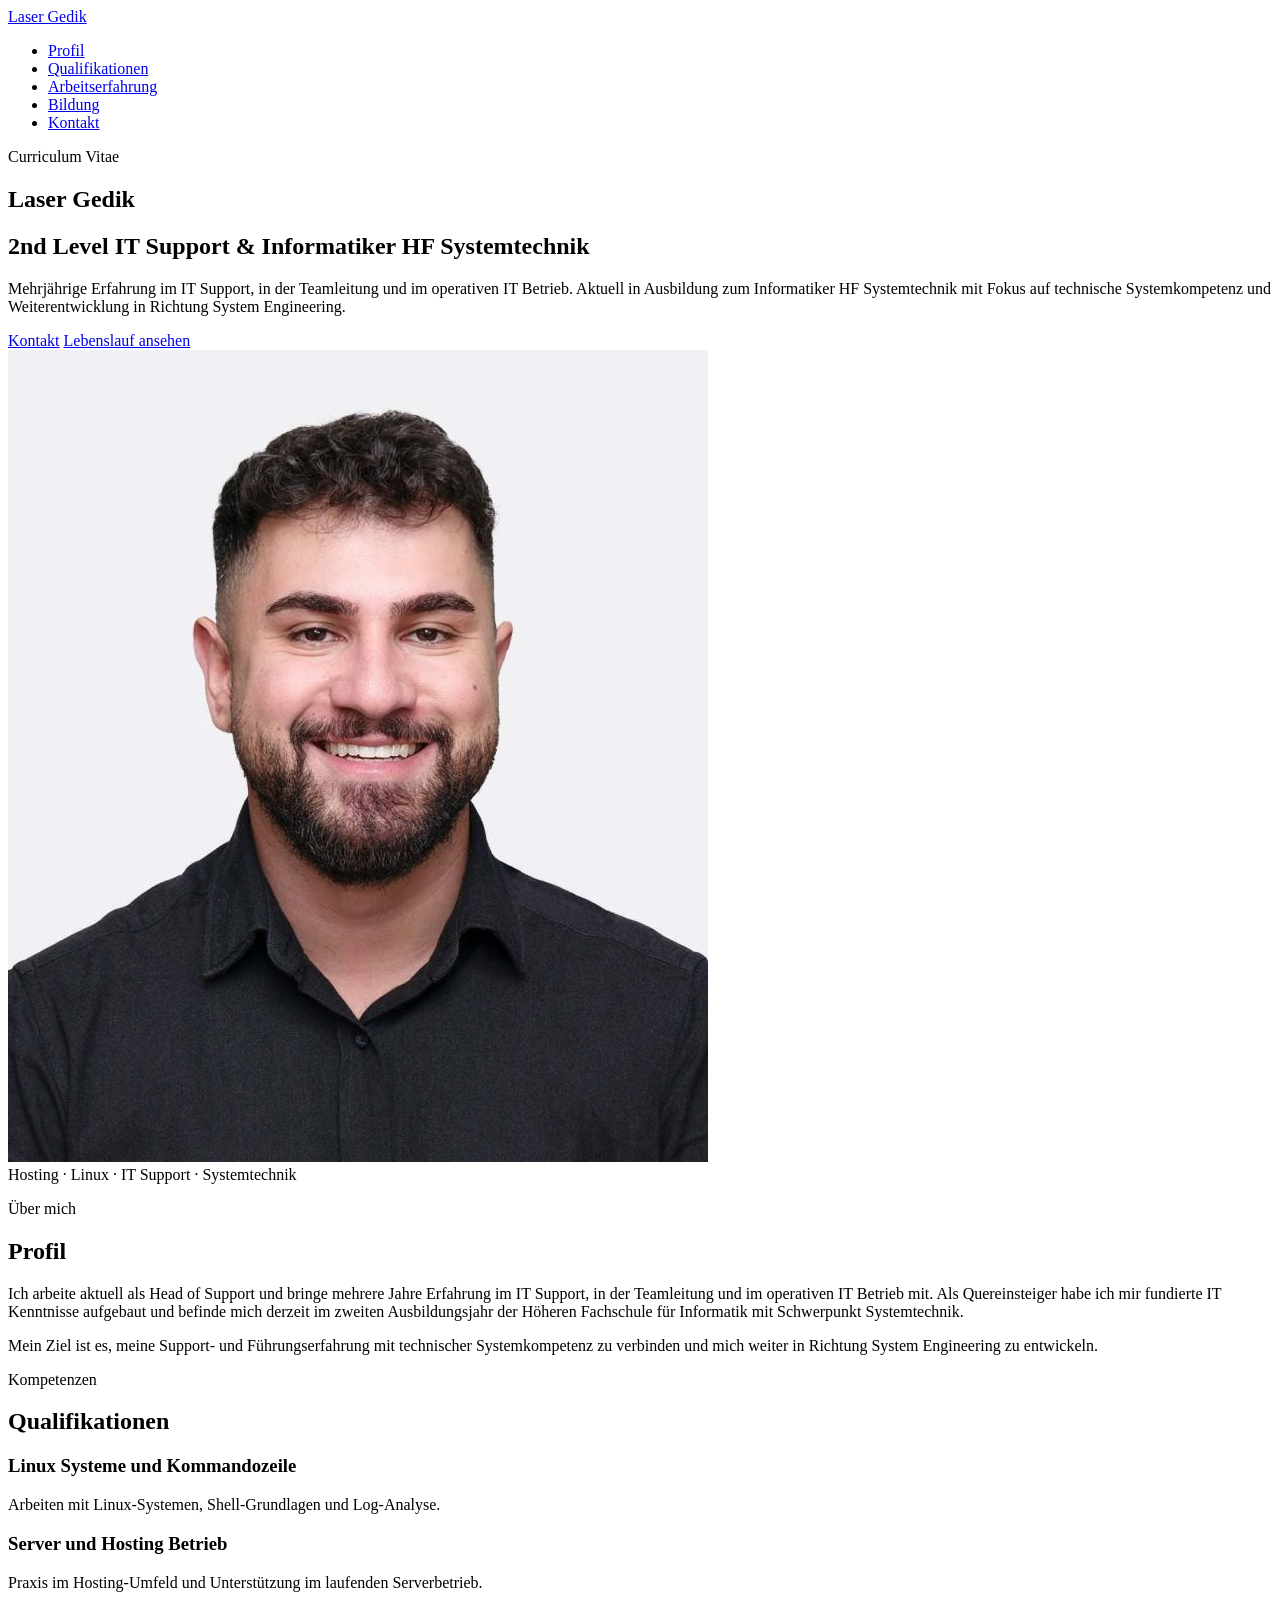
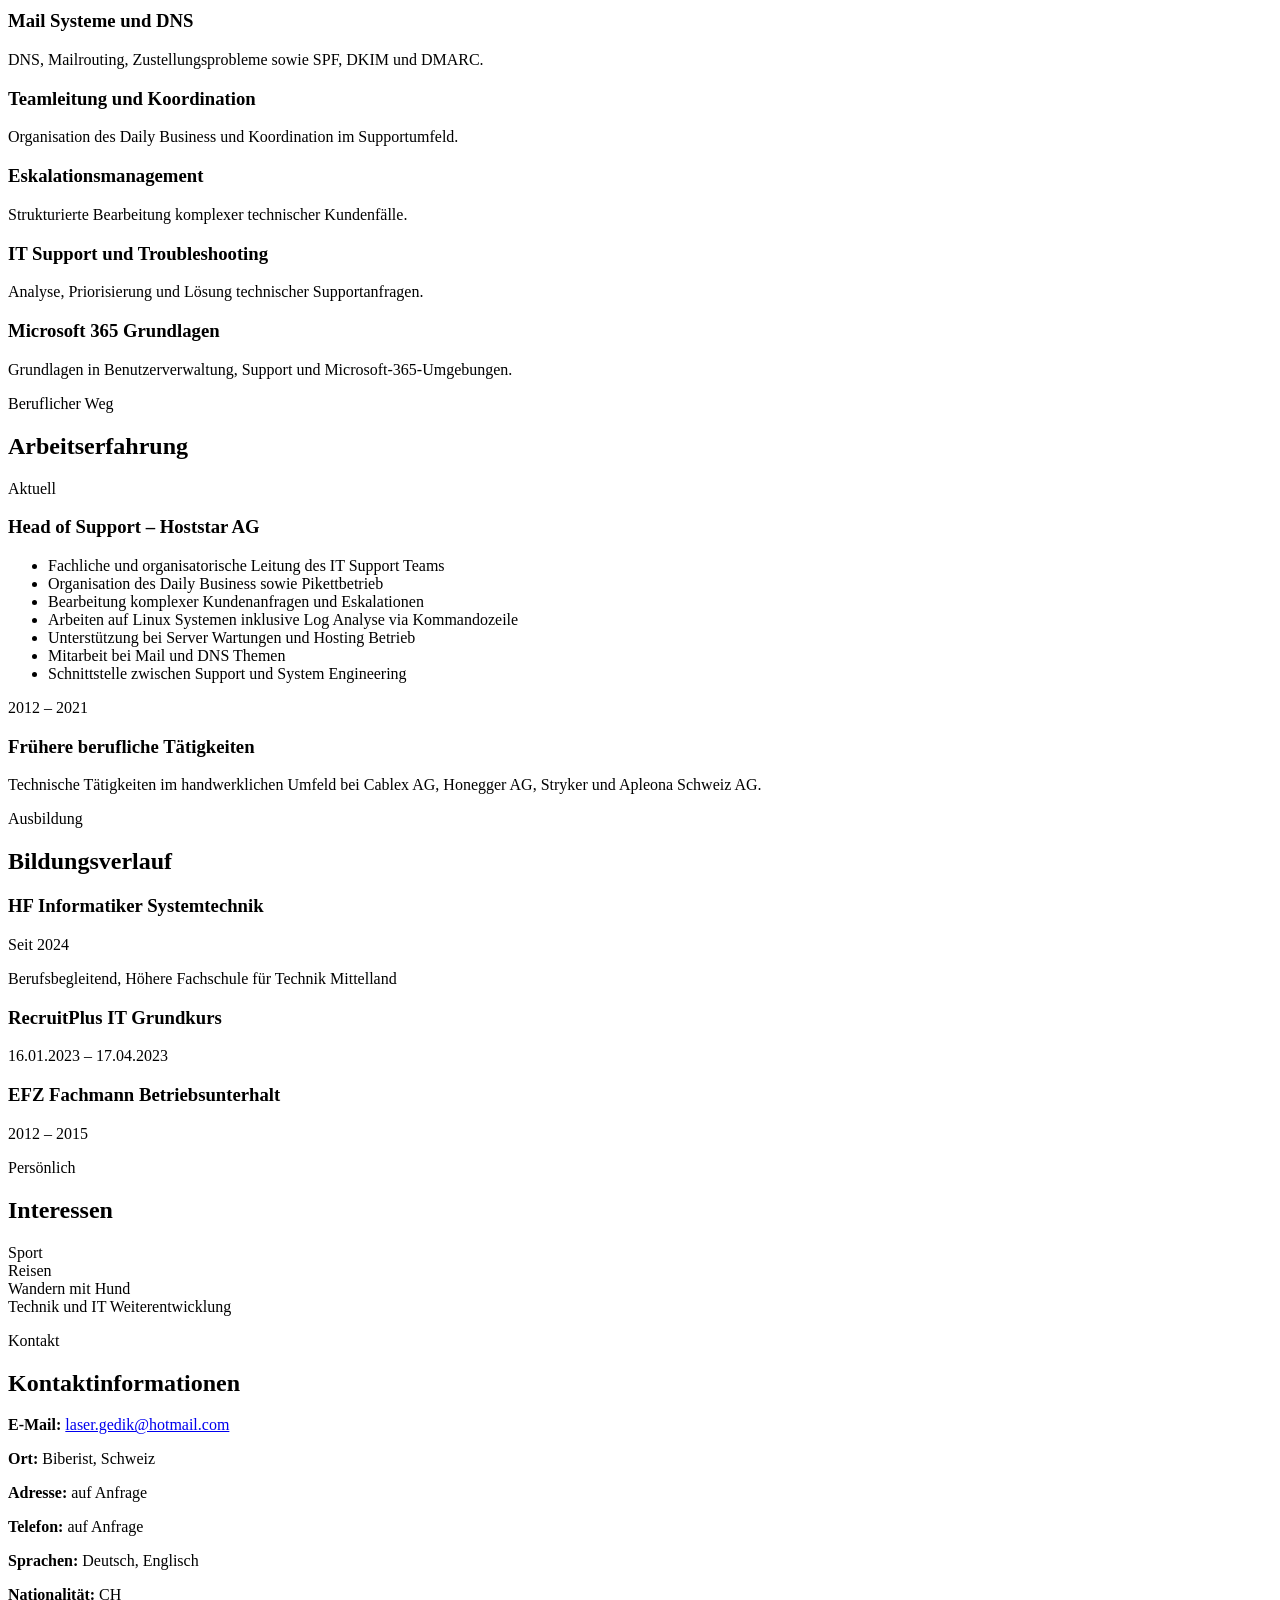
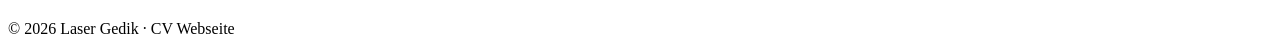
==== index.html @ cc55533b "Add CV" ====
<!DOCTYPE html>
<html lang="de">
<head>
  <meta charset="UTF-8">
  <meta name="viewport" content="width=device-width, initial-scale=1.0">
  <title>CV | Laser Gedik</title>
  <link rel="stylesheet" href="css/style.css">
</head>

<body>

  <header class="site-header">
    <nav class="navbar">
      <a href="#home" class="logo">Laser Gedik</a>

      <ul class="nav-links">
        <li><a href="#profil">Profil</a></li>
        <li><a href="#skills">Qualifikationen</a></li>
        <li><a href="#erfahrung">Arbeitserfahrung</a></li>
        <li><a href="#bildung">Bildung</a></li>
        <li><a href="#kontakt">Kontakt</a></li>
      </ul>
    </nav>
  </header>

  <main>

    <section id="home" class="hero">
      <div class="hero-text">
        <p class="eyebrow">Curriculum Vitae</p>

        <h1>Laser Gedik</h1>

        <h2>2nd Level IT Support & Informatiker HF Systemtechnik</h2>

        <p class="hero-description">
          Mehrjährige Erfahrung im IT Support, in der Teamleitung und im operativen IT Betrieb.
          Aktuell in Ausbildung zum Informatiker HF Systemtechnik mit Fokus auf technische
          Systemkompetenz und Weiterentwicklung in Richtung System Engineering.
        </p>

        <div class="hero-actions">
          <a href="#kontakt" class="btn btn-primary">Kontakt</a>
          <a href="#erfahrung" class="btn btn-secondary">Lebenslauf ansehen</a>
        </div>
      </div>

      <div class="hero-image-card">
        <img src="images/profile.jpg" alt="Profilfoto von Laser Gedik">

        <div class="image-info">
          <span class="status-dot"></span>
          <span>Hosting · Linux · IT Support · Systemtechnik</span>
        </div>
      </div>
    </section>

    <section id="profil" class="section">
      <div class="section-header">
        <p class="eyebrow">Über mich</p>
        <h2>Profil</h2>
      </div>

      <div class="card">
        <p>
          Ich arbeite aktuell als Head of Support und bringe mehrere Jahre Erfahrung
          im IT Support, in der Teamleitung und im operativen IT Betrieb mit.
          Als Quereinsteiger habe ich mir fundierte IT Kenntnisse aufgebaut und befinde
          mich derzeit im zweiten Ausbildungsjahr der Höheren Fachschule für Informatik
          mit Schwerpunkt Systemtechnik.
        </p>

        <p>
          Mein Ziel ist es, meine Support- und Führungserfahrung mit technischer
          Systemkompetenz zu verbinden und mich weiter in Richtung System Engineering
          zu entwickeln.
        </p>
      </div>
    </section>

    <section id="skills" class="section">
      <div class="section-header">
        <p class="eyebrow">Kompetenzen</p>
        <h2>Qualifikationen</h2>
      </div>

      <div class="grid skills-grid">
        <div class="skill-card">
          <h3>Linux Systeme und Kommandozeile</h3>
          <p>Arbeiten mit Linux-Systemen, Shell-Grundlagen und Log-Analyse.</p>
        </div>

        <div class="skill-card">
          <h3>Server und Hosting Betrieb</h3>
          <p>Praxis im Hosting-Umfeld und Unterstützung im laufenden Serverbetrieb.</p>
        </div>

        <div class="skill-card">
          <h3>Mail Systeme und DNS</h3>
          <p>DNS, Mailrouting, Zustellungsprobleme sowie SPF, DKIM und DMARC.</p>
        </div>

        <div class="skill-card">
          <h3>Teamleitung und Koordination</h3>
          <p>Organisation des Daily Business und Koordination im Supportumfeld.</p>
        </div>

        <div class="skill-card">
          <h3>Eskalationsmanagement</h3>
          <p>Strukturierte Bearbeitung komplexer technischer Kundenfälle.</p>
        </div>

        <div class="skill-card">
          <h3>IT Support und Troubleshooting</h3>
          <p>Analyse, Priorisierung und Lösung technischer Supportanfragen.</p>
        </div>

        <div class="skill-card">
          <h3>Microsoft 365 Grundlagen</h3>
          <p>Grundlagen in Benutzerverwaltung, Support und Microsoft-365-Umgebungen.</p>
        </div>
      </div>
    </section>

    <section id="erfahrung" class="section">
      <div class="section-header">
        <p class="eyebrow">Beruflicher Weg</p>
        <h2>Arbeitserfahrung</h2>
      </div>

      <div class="timeline">
        <article class="timeline-item">
          <span class="timeline-date">Aktuell</span>

          <h3>Head of Support – Hoststar AG</h3>

          <ul>
            <li>Fachliche und organisatorische Leitung des IT Support Teams</li>
            <li>Organisation des Daily Business sowie Pikettbetrieb</li>
            <li>Bearbeitung komplexer Kundenanfragen und Eskalationen</li>
            <li>Arbeiten auf Linux Systemen inklusive Log Analyse via Kommandozeile</li>
            <li>Unterstützung bei Server Wartungen und Hosting Betrieb</li>
            <li>Mitarbeit bei Mail und DNS Themen</li>
            <li>Schnittstelle zwischen Support und System Engineering</li>
          </ul>
        </article>

        <article class="timeline-item">
          <span class="timeline-date">2012 – 2021</span>

          <h3>Frühere berufliche Tätigkeiten</h3>

          <p>
            Technische Tätigkeiten im handwerklichen Umfeld bei Cablex AG,
            Honegger AG, Stryker und Apleona Schweiz AG.
          </p>
        </article>
      </div>
    </section>

    <section id="bildung" class="section">
      <div class="section-header">
        <p class="eyebrow">Ausbildung</p>
        <h2>Bildungsverlauf</h2>
      </div>

      <div class="grid education-grid">
        <div class="card">
          <h3>HF Informatiker Systemtechnik</h3>
          <p>Seit 2024</p>
          <p>Berufsbegleitend, Höhere Fachschule für Technik Mittelland</p>
        </div>

        <div class="card">
          <h3>RecruitPlus IT Grundkurs</h3>
          <p>16.01.2023 – 17.04.2023</p>
        </div>

        <div class="card">
          <h3>EFZ Fachmann Betriebsunterhalt</h3>
          <p>2012 – 2015</p>
        </div>
      </div>
    </section>

    <section id="interessen" class="section">
      <div class="section-header">
        <p class="eyebrow">Persönlich</p>
        <h2>Interessen</h2>
      </div>

      <div class="grid interests-grid">
        <div class="card">Sport</div>
        <div class="card">Reisen</div>
        <div class="card">Wandern mit Hund</div>
        <div class="card">Technik und IT Weiterentwicklung</div>
      </div>
    </section>

    <section id="kontakt" class="section">
      <div class="section-header">
        <p class="eyebrow">Kontakt</p>
        <h2>Kontaktinformationen</h2>
      </div>

      <div class="contact-card">
        <p><strong>E-Mail:</strong> <a href="mailto:laser.gedik@hotmail.com">laser.gedik@hotmail.com</a></p>
        <p><strong>Ort:</strong> Biberist, Schweiz</p>
        <p><strong>Adresse:</strong> auf Anfrage</p>
        <p><strong>Telefon:</strong> auf Anfrage</p>
        <p><strong>Sprachen:</strong> Deutsch, Englisch</p>
        <p><strong>Nationalität:</strong> CH</p>
      </div>
    </section>

  </main>

  <footer>
    <p>© 2026 Laser Gedik · CV Webseite</p>
  </footer>

  <script src="js/main.js"></script>
</body>
</html>
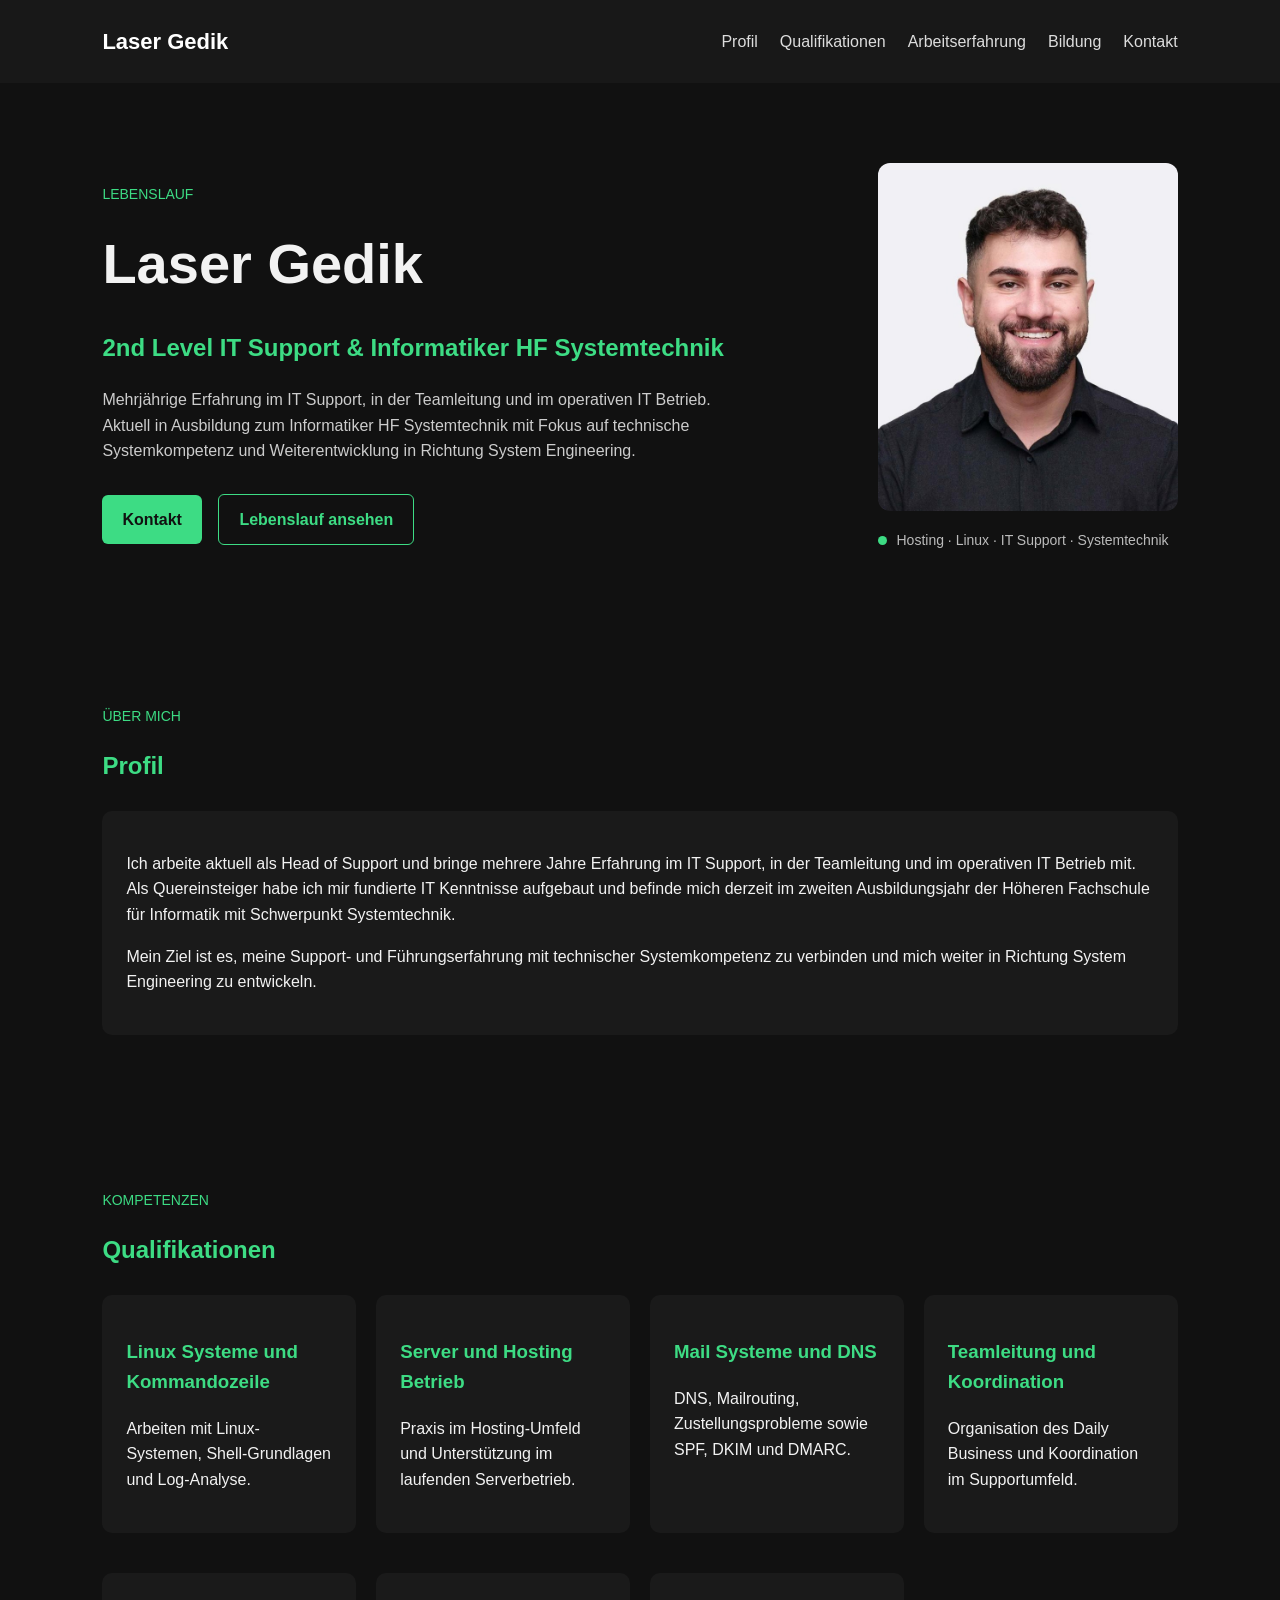
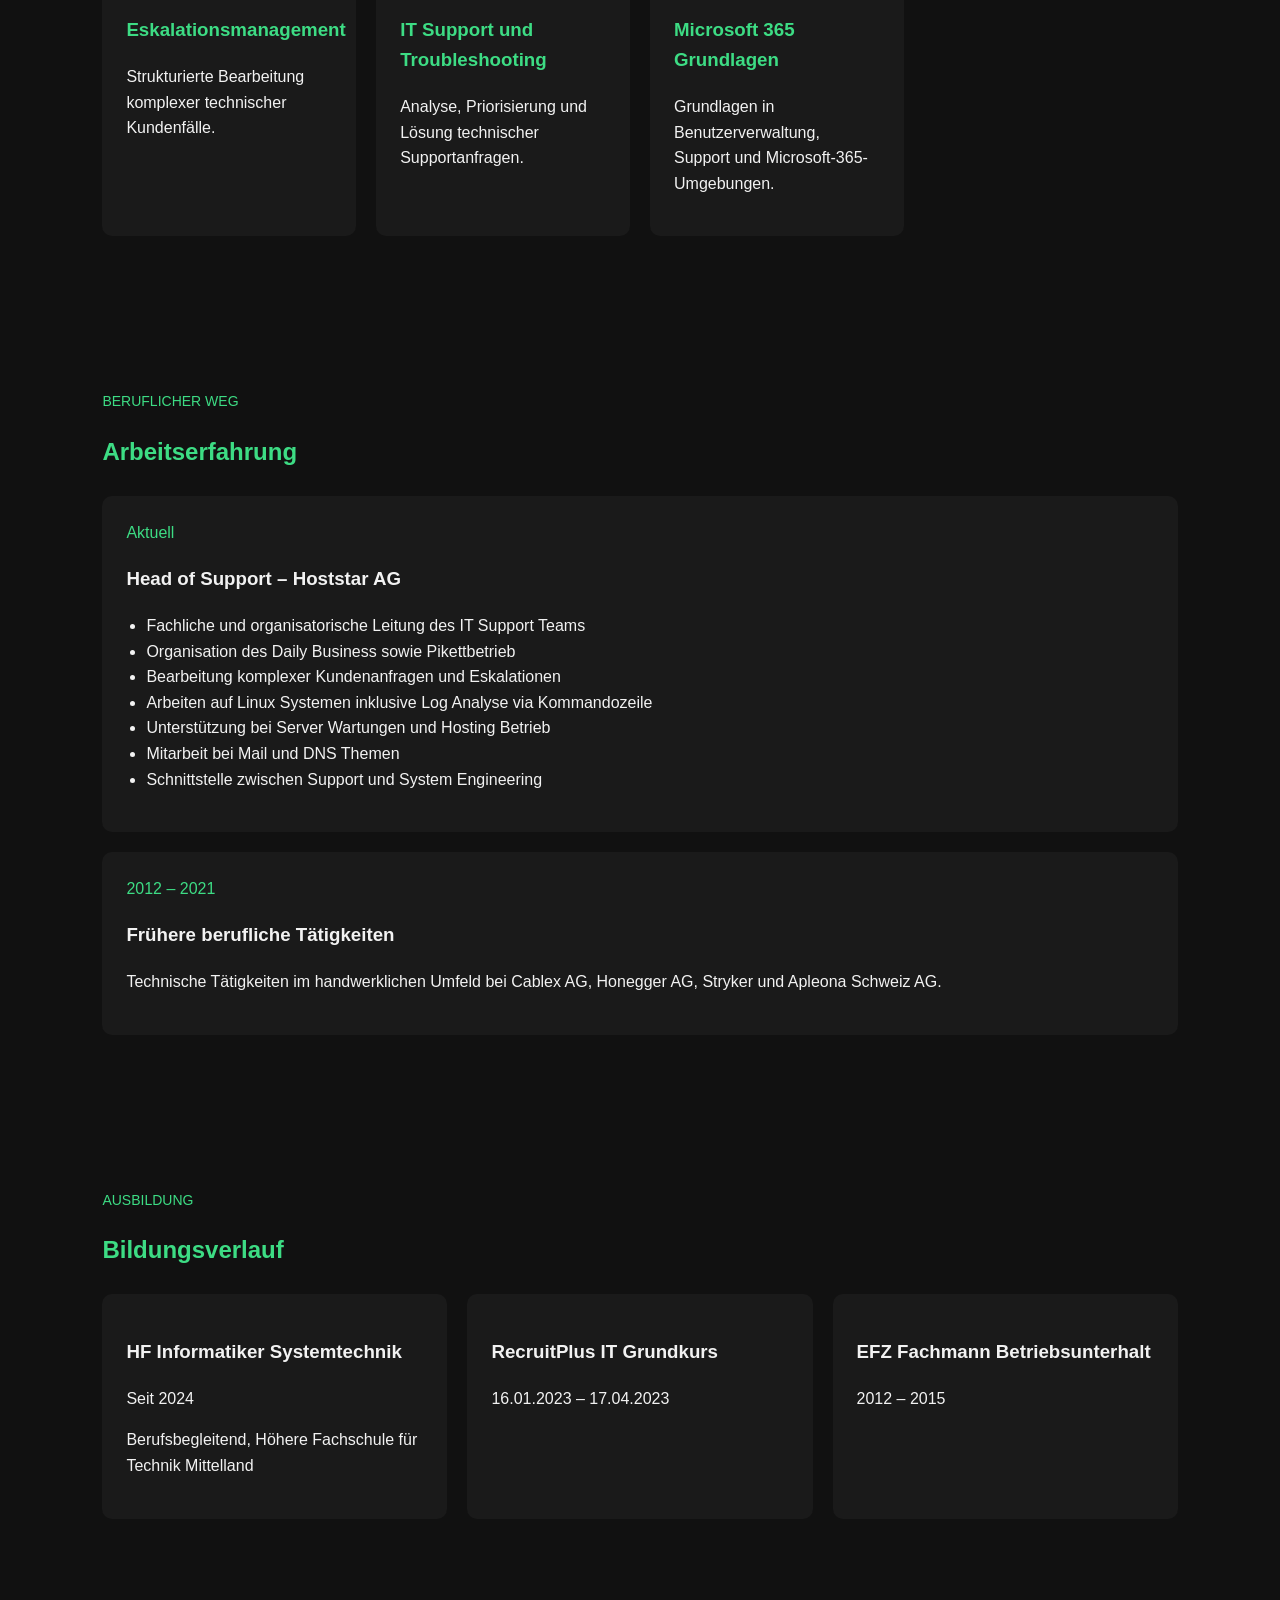
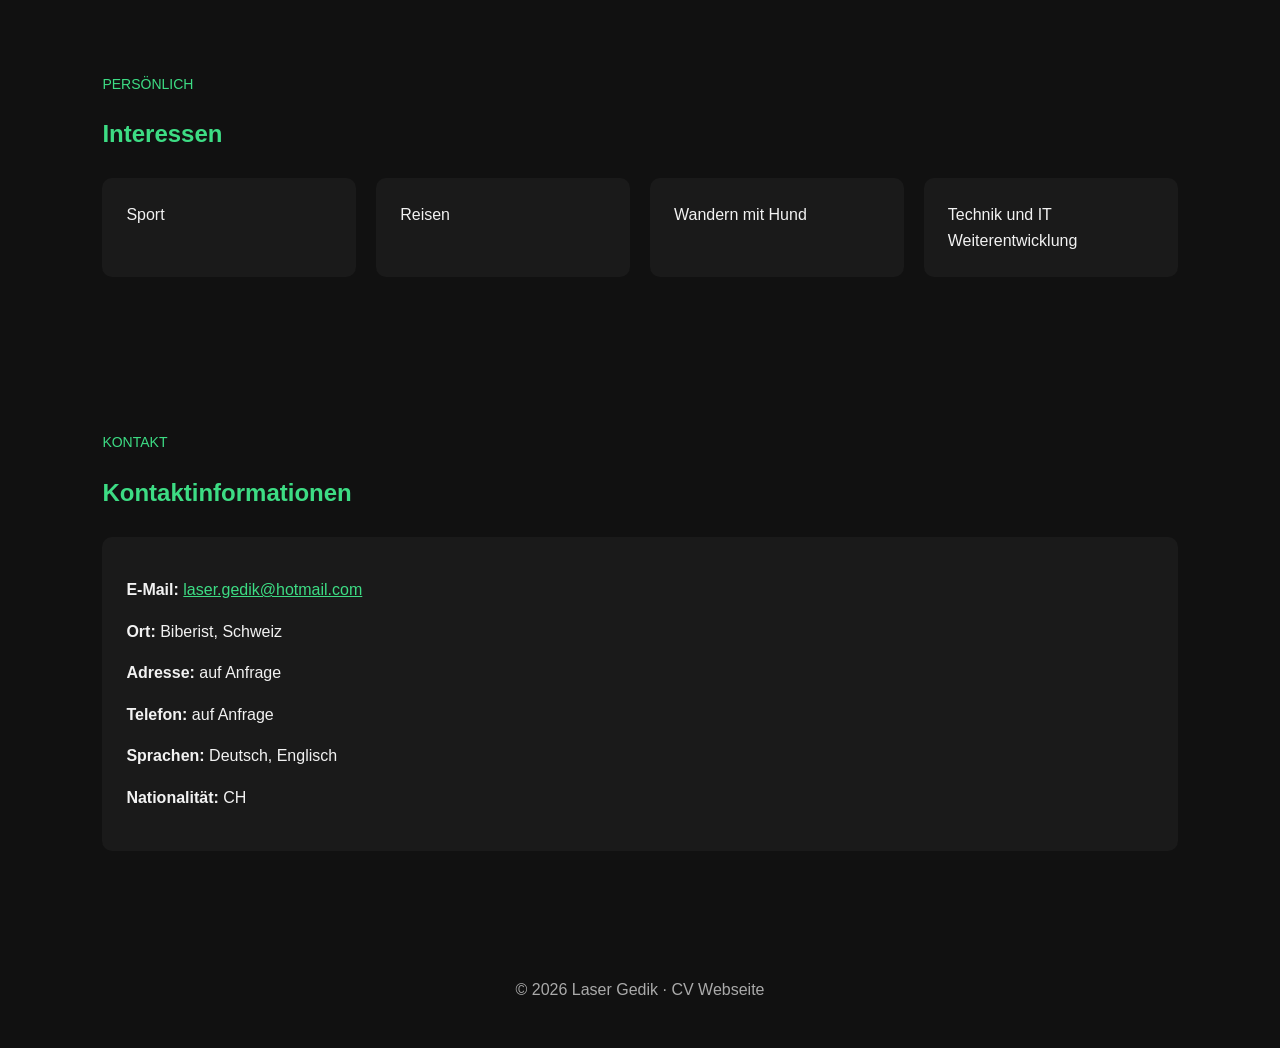
==== commit 4076af20: "CSS.CV" ====
--- a/index.html
+++ b/index.html
@@ -27,7 +27,7 @@
 
     <section id="home" class="hero">
       <div class="hero-text">
-        <p class="eyebrow">Curriculum Vitae</p>
+        <p class="eyebrow">Lebenslauf</p>
 
         <h1>Laser Gedik</h1>
 
--- a/css/style.css
+++ b/css/style.css
@@ -0,0 +1,187 @@
+* {
+  box-sizing: border-box;
+}
+
+body {
+  margin: 0;
+  font-family: Arial, sans-serif;
+  background-color: #111;
+  color: #f2f2f2;
+  line-height: 1.6;
+}
+
+.navbar {
+  display: flex;
+  justify-content: space-between;
+  align-items: center;
+  padding: 24px 8%;
+  background-color: #181818;
+}
+
+.logo {
+  color: white;
+  text-decoration: none;
+  font-weight: bold;
+  font-size: 22px;
+}
+
+.nav-links {
+  list-style: none;
+  display: flex;
+  gap: 22px;
+  margin: 0;
+  padding: 0;
+}
+
+.nav-links a {
+  color: #ddd;
+  text-decoration: none;
+}
+
+.nav-links a:hover {
+  color: #3ddc84;
+}
+
+.hero {
+  display: flex;
+  align-items: center;
+  justify-content: space-between;
+  gap: 50px;
+  padding: 80px 8%;
+}
+
+.hero-text {
+  max-width: 650px;
+}
+
+.eyebrow {
+  color: #3ddc84;
+  font-size: 14px;
+  text-transform: uppercase;
+}
+
+h1 {
+  font-size: 56px;
+  margin: 10px 0;
+}
+
+h2 {
+  color: #3ddc84;
+}
+
+.hero-description {
+  color: #ccc;
+}
+
+.hero-actions {
+  margin-top: 30px;
+}
+
+.btn {
+  display: inline-block;
+  margin-right: 12px;
+  padding: 12px 20px;
+  border-radius: 6px;
+  text-decoration: none;
+  font-weight: bold;
+}
+
+.btn-primary {
+  background-color: #3ddc84;
+  color: #111;
+}
+
+.btn-secondary {
+  border: 1px solid #3ddc84;
+  color: #3ddc84;
+}
+
+.hero-image-card {
+  max-width: 300px;
+}
+
+.hero-image-card img {
+  width: 100%;
+  border-radius: 12px;
+}
+
+.image-info {
+  margin-top: 10px;
+  color: #bbb;
+  font-size: 14px;
+}
+
+.status-dot {
+  display: inline-block;
+  width: 9px;
+  height: 9px;
+  background-color: #3ddc84;
+  border-radius: 50%;
+  margin-right: 6px;
+}
+
+.section {
+  padding: 60px 8%;
+}
+
+.section-header {
+  margin-bottom: 25px;
+}
+
+.card,
+.skill-card,
+.timeline-item,
+.contact-card {
+  background-color: #1a1a1a;
+  padding: 24px;
+  border-radius: 10px;
+  margin-bottom: 20px;
+}
+
+.grid {
+  display: grid;
+  gap: 20px;
+}
+
+.skills-grid,
+.education-grid,
+.interests-grid {
+  grid-template-columns: repeat(auto-fit, minmax(230px, 1fr));
+}
+
+.skill-card h3,
+.timeline-date,
+.contact-card a {
+  color: #3ddc84;
+}
+
+.timeline-item ul {
+  padding-left: 20px;
+}
+
+footer {
+  text-align: center;
+  padding: 30px;
+  color: #aaa;
+}
+
+@media (max-width: 800px) {
+  .navbar,
+  .hero {
+    flex-direction: column;
+    text-align: center;
+  }
+
+  .nav-links {
+    flex-wrap: wrap;
+    justify-content: center;
+  }
+
+  h1 {
+    font-size: 42px;
+  }
+
+  .btn {
+    margin-bottom: 10px;
+  }
+}
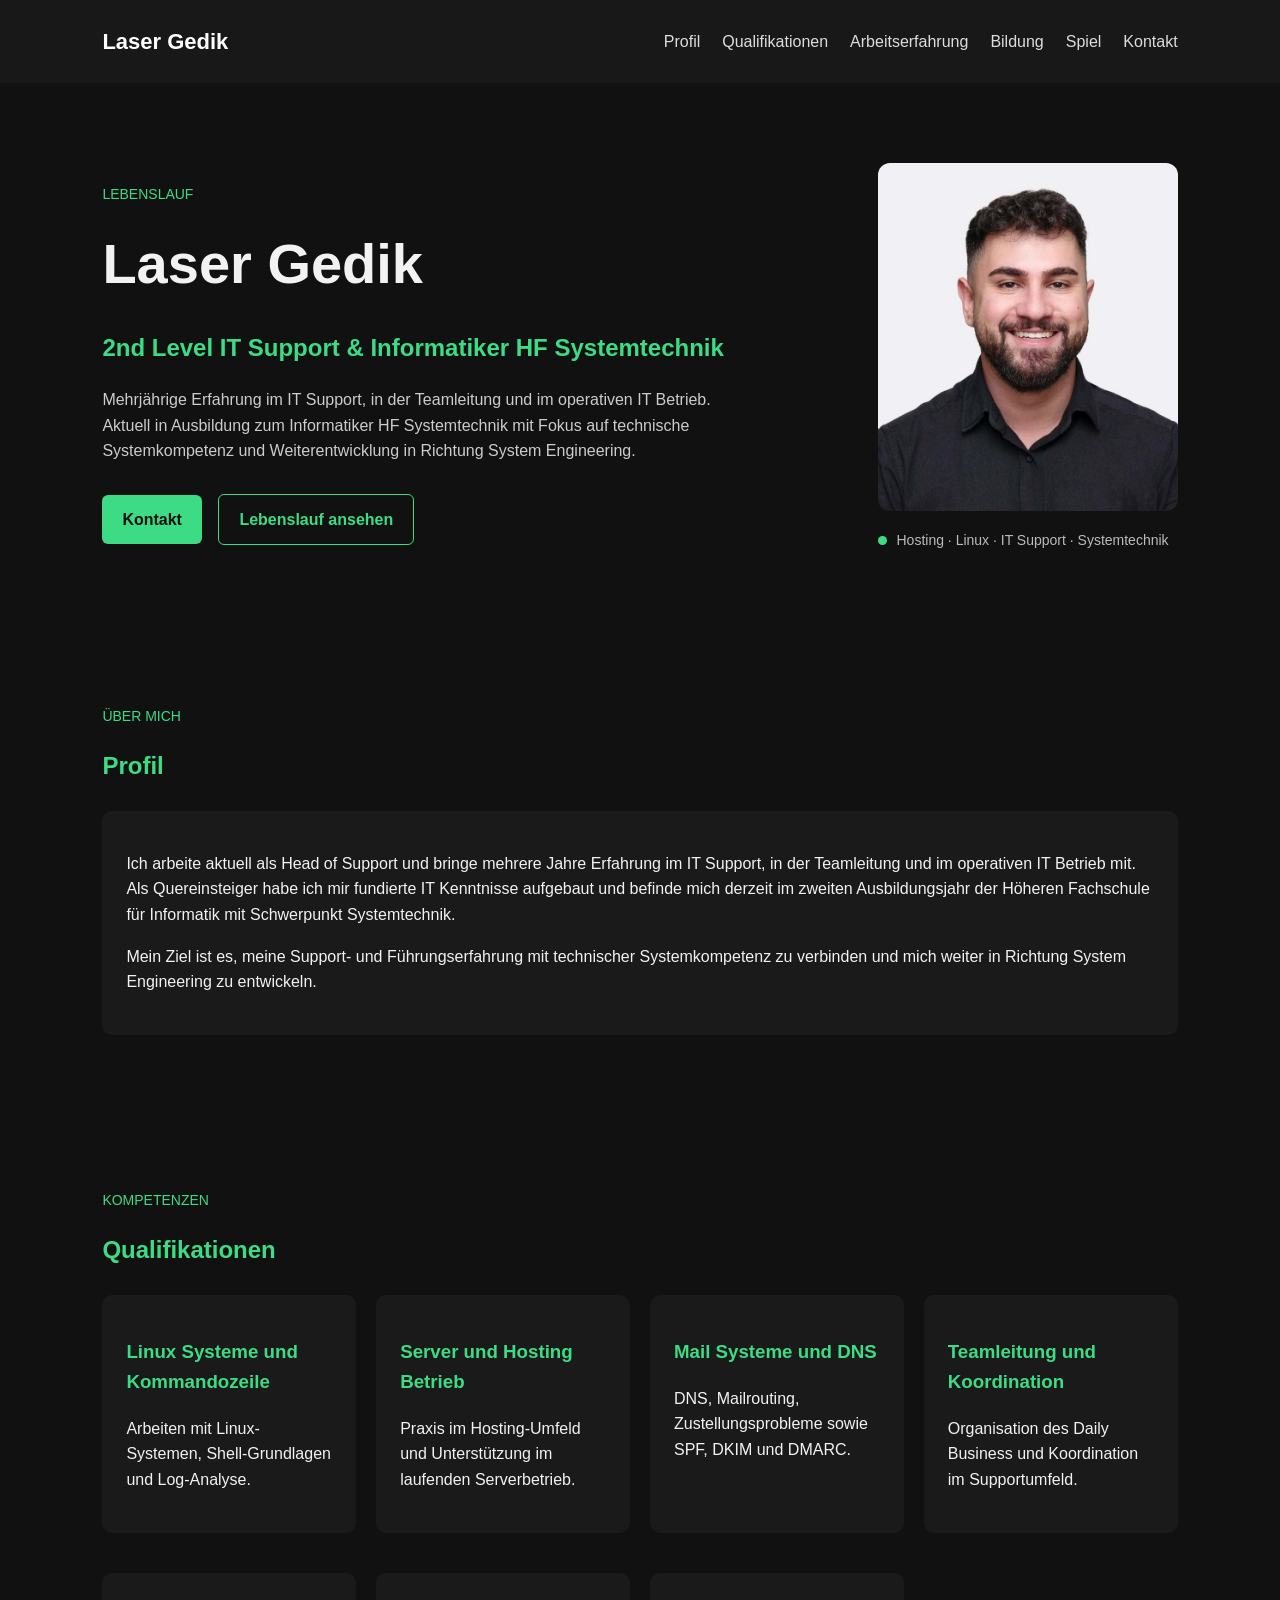
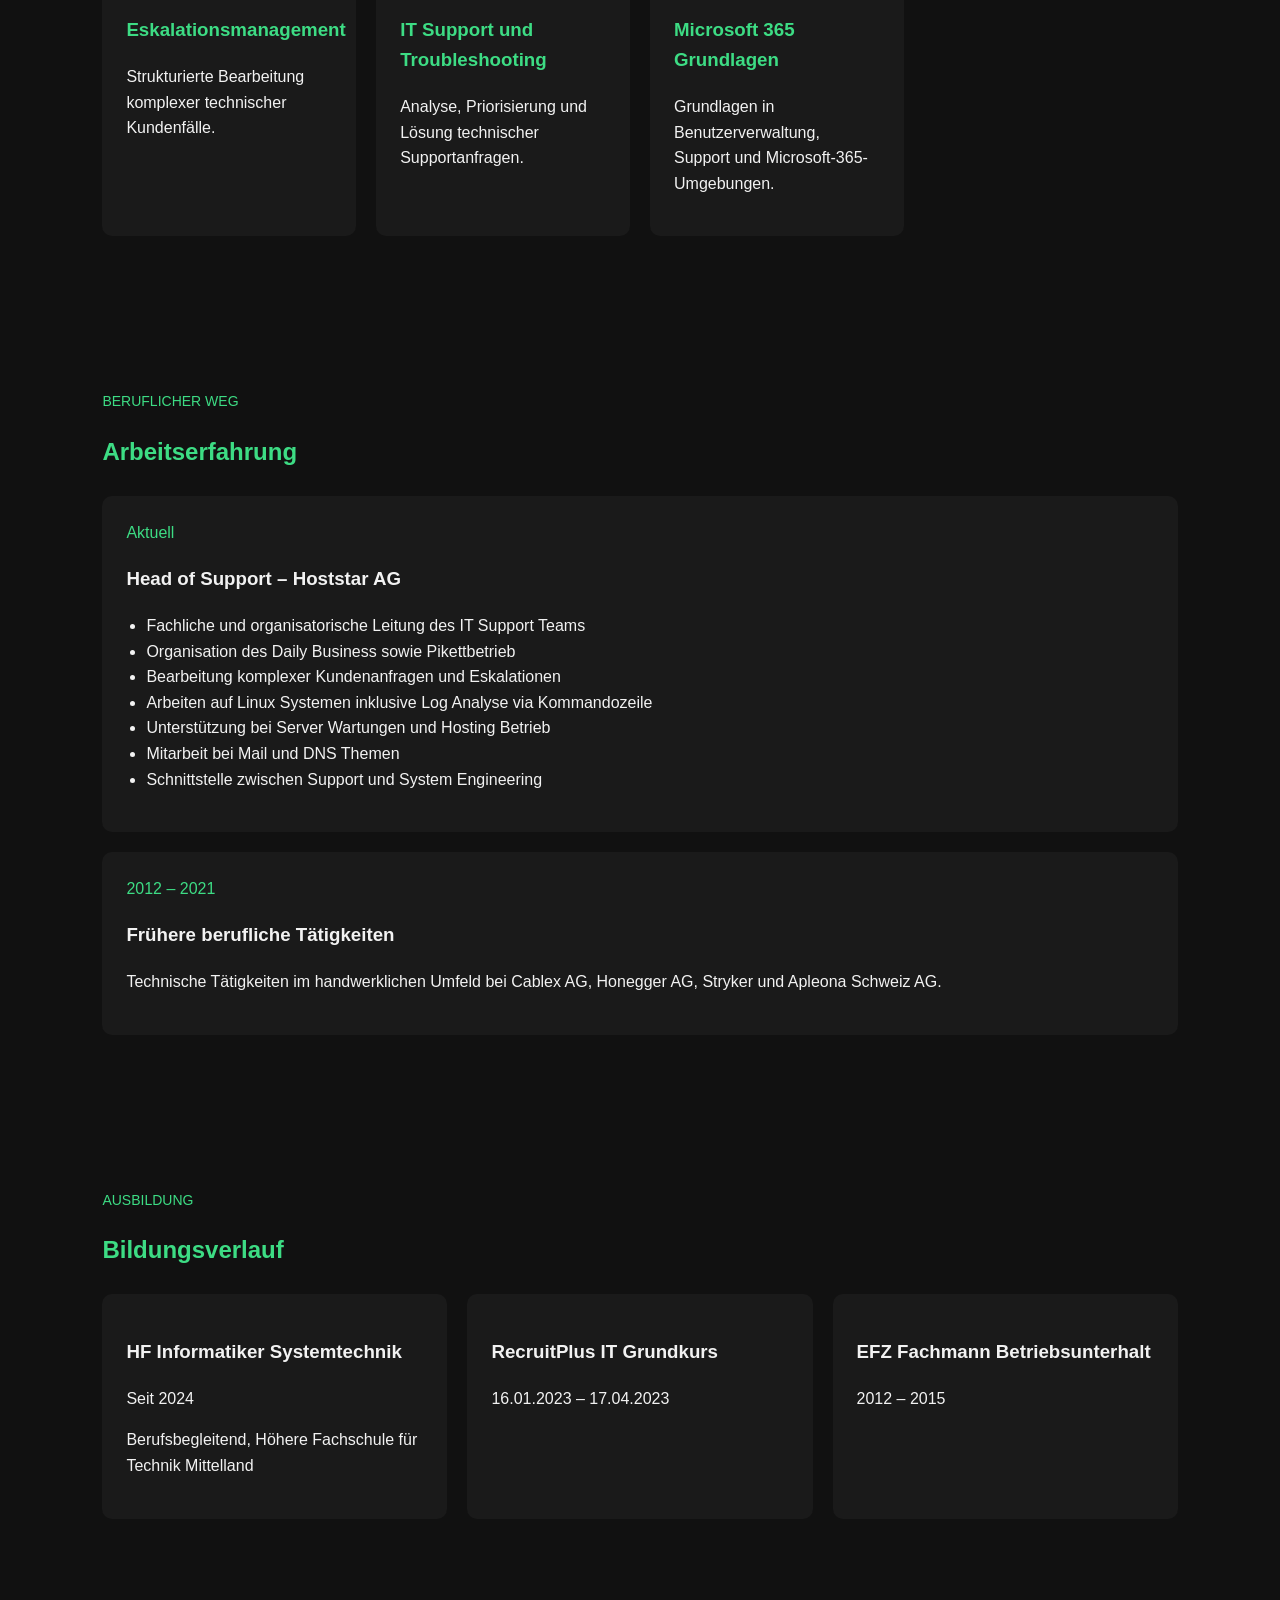
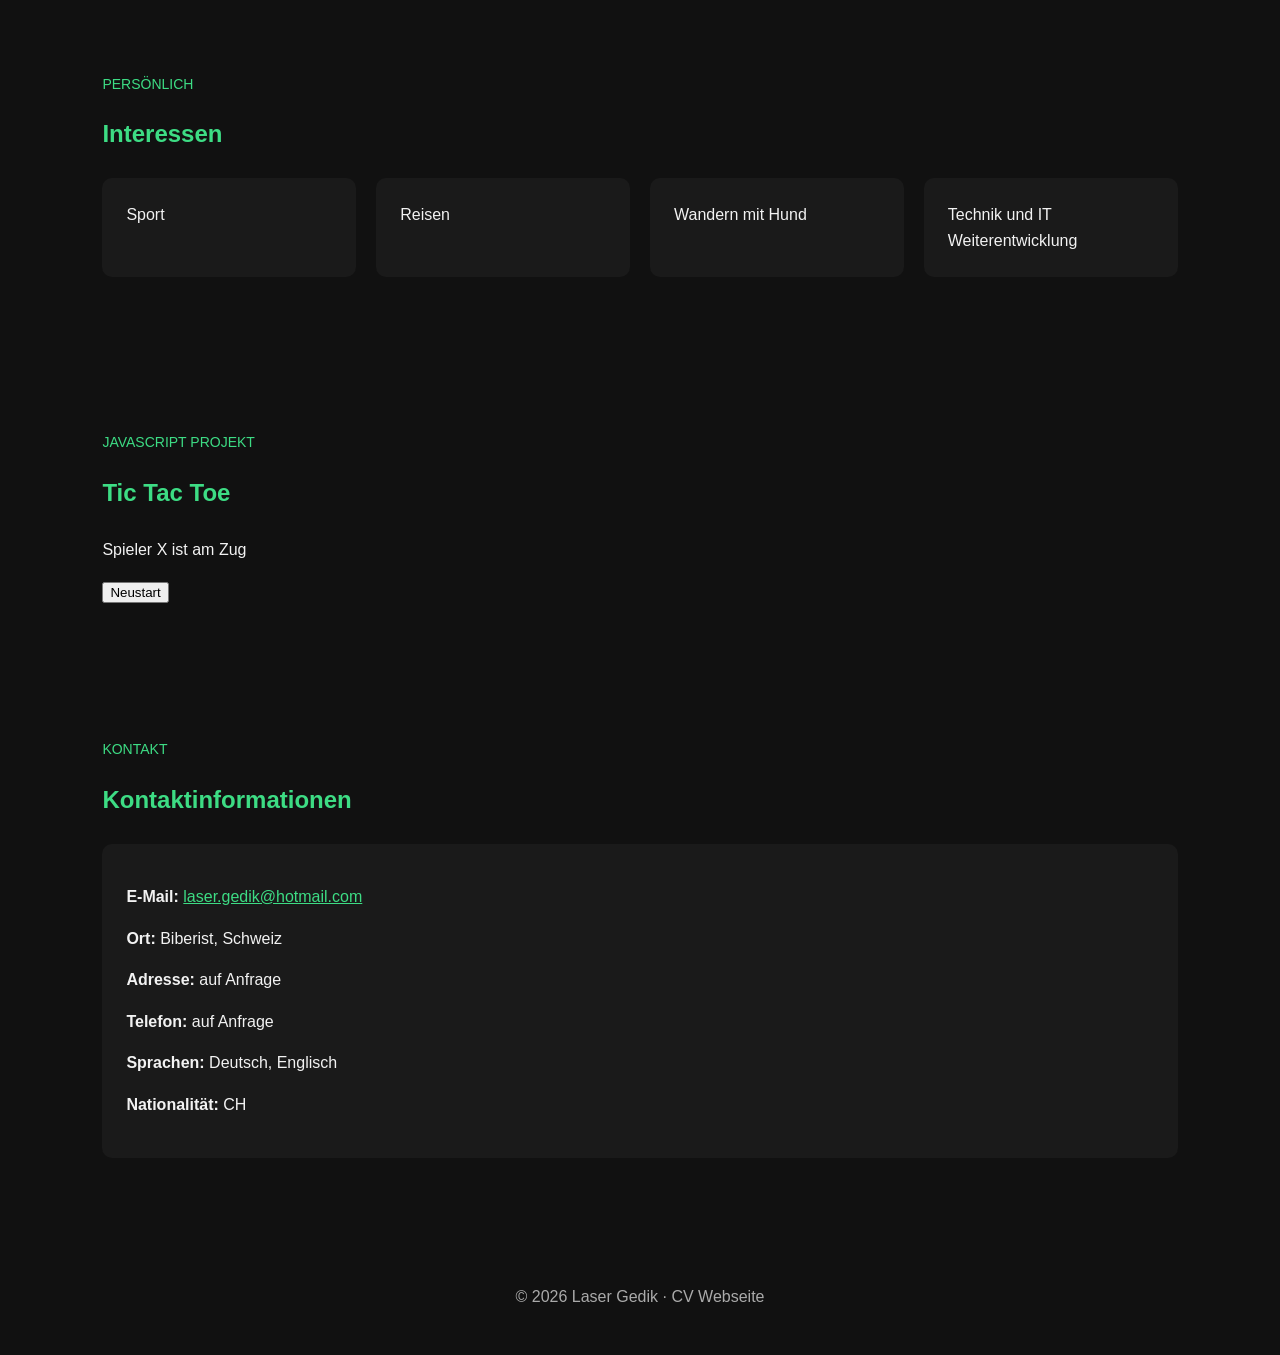
==== commit cdc407c8: "Index anpassung" ====
--- a/index.html
+++ b/index.html
@@ -1,5 +1,6 @@
 <!DOCTYPE html>
 <html lang="de">
+
 <head>
   <meta charset="UTF-8">
   <meta name="viewport" content="width=device-width, initial-scale=1.0">
@@ -10,7 +11,9 @@
 <body>
 
   <header class="site-header">
+
     <nav class="navbar">
+
       <a href="#home" class="logo">Laser Gedik</a>
 
       <ul class="nav-links">
@@ -18,15 +21,20 @@
         <li><a href="#skills">Qualifikationen</a></li>
         <li><a href="#erfahrung">Arbeitserfahrung</a></li>
         <li><a href="#bildung">Bildung</a></li>
+        <li><a href="#spiel">Spiel</a></li>
         <li><a href="#kontakt">Kontakt</a></li>
       </ul>
+
     </nav>
+
   </header>
 
   <main>
 
     <section id="home" class="hero">
+
       <div class="hero-text">
+
         <p class="eyebrow">Lebenslauf</p>
 
         <h1>Laser Gedik</h1>
@@ -34,183 +42,361 @@
         <h2>2nd Level IT Support & Informatiker HF Systemtechnik</h2>
 
         <p class="hero-description">
-          Mehrjährige Erfahrung im IT Support, in der Teamleitung und im operativen IT Betrieb.
-          Aktuell in Ausbildung zum Informatiker HF Systemtechnik mit Fokus auf technische
-          Systemkompetenz und Weiterentwicklung in Richtung System Engineering.
+          Mehrjährige Erfahrung im IT Support, in der Teamleitung
+          und im operativen IT Betrieb.
+          Aktuell in Ausbildung zum Informatiker HF Systemtechnik
+          mit Fokus auf technische Systemkompetenz
+          und Weiterentwicklung in Richtung System Engineering.
         </p>
 
         <div class="hero-actions">
           <a href="#kontakt" class="btn btn-primary">Kontakt</a>
-          <a href="#erfahrung" class="btn btn-secondary">Lebenslauf ansehen</a>
-        </div>
+
+          <a href="#erfahrung" class="btn btn-secondary">
+            Lebenslauf ansehen
+          </a>
+        </div>
+
       </div>
 
       <div class="hero-image-card">
-        <img src="images/profile.jpg" alt="Profilfoto von Laser Gedik">
+
+        <img
+          src="images/profile.jpg"
+          alt="Profilfoto von Laser Gedik"
+        >
 
         <div class="image-info">
+
           <span class="status-dot"></span>
-          <span>Hosting · Linux · IT Support · Systemtechnik</span>
-        </div>
-      </div>
+
+          <span>
+            Hosting · Linux · IT Support · Systemtechnik
+          </span>
+
+        </div>
+
+      </div>
+
     </section>
 
     <section id="profil" class="section">
+
       <div class="section-header">
         <p class="eyebrow">Über mich</p>
         <h2>Profil</h2>
       </div>
 
       <div class="card">
-        <p>
-          Ich arbeite aktuell als Head of Support und bringe mehrere Jahre Erfahrung
-          im IT Support, in der Teamleitung und im operativen IT Betrieb mit.
-          Als Quereinsteiger habe ich mir fundierte IT Kenntnisse aufgebaut und befinde
-          mich derzeit im zweiten Ausbildungsjahr der Höheren Fachschule für Informatik
+
+        <p>
+          Ich arbeite aktuell als Head of Support
+          und bringe mehrere Jahre Erfahrung im IT Support,
+          in der Teamleitung und im operativen IT Betrieb mit.
+          Als Quereinsteiger habe ich mir fundierte IT Kenntnisse aufgebaut
+          und befinde mich derzeit im zweiten Ausbildungsjahr
+          der Höheren Fachschule für Informatik
           mit Schwerpunkt Systemtechnik.
         </p>
 
         <p>
-          Mein Ziel ist es, meine Support- und Führungserfahrung mit technischer
-          Systemkompetenz zu verbinden und mich weiter in Richtung System Engineering
-          zu entwickeln.
-        </p>
-      </div>
+          Mein Ziel ist es,
+          meine Support- und Führungserfahrung
+          mit technischer Systemkompetenz zu verbinden
+          und mich weiter in Richtung System Engineering zu entwickeln.
+        </p>
+
+      </div>
+
     </section>
 
     <section id="skills" class="section">
+
       <div class="section-header">
         <p class="eyebrow">Kompetenzen</p>
         <h2>Qualifikationen</h2>
       </div>
 
       <div class="grid skills-grid">
+
         <div class="skill-card">
           <h3>Linux Systeme und Kommandozeile</h3>
-          <p>Arbeiten mit Linux-Systemen, Shell-Grundlagen und Log-Analyse.</p>
+
+          <p>
+            Arbeiten mit Linux-Systemen,
+            Shell-Grundlagen und Log-Analyse.
+          </p>
         </div>
 
         <div class="skill-card">
           <h3>Server und Hosting Betrieb</h3>
-          <p>Praxis im Hosting-Umfeld und Unterstützung im laufenden Serverbetrieb.</p>
+
+          <p>
+            Praxis im Hosting-Umfeld
+            und Unterstützung im laufenden Serverbetrieb.
+          </p>
         </div>
 
         <div class="skill-card">
           <h3>Mail Systeme und DNS</h3>
-          <p>DNS, Mailrouting, Zustellungsprobleme sowie SPF, DKIM und DMARC.</p>
+
+          <p>
+            DNS, Mailrouting,
+            Zustellungsprobleme sowie SPF, DKIM und DMARC.
+          </p>
         </div>
 
         <div class="skill-card">
           <h3>Teamleitung und Koordination</h3>
-          <p>Organisation des Daily Business und Koordination im Supportumfeld.</p>
+
+          <p>
+            Organisation des Daily Business
+            und Koordination im Supportumfeld.
+          </p>
         </div>
 
         <div class="skill-card">
           <h3>Eskalationsmanagement</h3>
-          <p>Strukturierte Bearbeitung komplexer technischer Kundenfälle.</p>
+
+          <p>
+            Strukturierte Bearbeitung
+            komplexer technischer Kundenfälle.
+          </p>
         </div>
 
         <div class="skill-card">
           <h3>IT Support und Troubleshooting</h3>
-          <p>Analyse, Priorisierung und Lösung technischer Supportanfragen.</p>
+
+          <p>
+            Analyse, Priorisierung
+            und Lösung technischer Supportanfragen.
+          </p>
         </div>
 
         <div class="skill-card">
           <h3>Microsoft 365 Grundlagen</h3>
-          <p>Grundlagen in Benutzerverwaltung, Support und Microsoft-365-Umgebungen.</p>
-        </div>
-      </div>
+
+          <p>
+            Grundlagen in Benutzerverwaltung,
+            Support und Microsoft-365-Umgebungen.
+          </p>
+        </div>
+
+      </div>
+
     </section>
 
     <section id="erfahrung" class="section">
+
       <div class="section-header">
         <p class="eyebrow">Beruflicher Weg</p>
         <h2>Arbeitserfahrung</h2>
       </div>
 
       <div class="timeline">
+
         <article class="timeline-item">
+
           <span class="timeline-date">Aktuell</span>
 
           <h3>Head of Support – Hoststar AG</h3>
 
           <ul>
-            <li>Fachliche und organisatorische Leitung des IT Support Teams</li>
-            <li>Organisation des Daily Business sowie Pikettbetrieb</li>
-            <li>Bearbeitung komplexer Kundenanfragen und Eskalationen</li>
-            <li>Arbeiten auf Linux Systemen inklusive Log Analyse via Kommandozeile</li>
-            <li>Unterstützung bei Server Wartungen und Hosting Betrieb</li>
-            <li>Mitarbeit bei Mail und DNS Themen</li>
-            <li>Schnittstelle zwischen Support und System Engineering</li>
+            <li>
+              Fachliche und organisatorische Leitung
+              des IT Support Teams
+            </li>
+
+            <li>
+              Organisation des Daily Business
+              sowie Pikettbetrieb
+            </li>
+
+            <li>
+              Bearbeitung komplexer Kundenanfragen
+              und Eskalationen
+            </li>
+
+            <li>
+              Arbeiten auf Linux Systemen inklusive
+              Log Analyse via Kommandozeile
+            </li>
+
+            <li>
+              Unterstützung bei Server Wartungen
+              und Hosting Betrieb
+            </li>
+
+            <li>
+              Mitarbeit bei Mail und DNS Themen
+            </li>
+
+            <li>
+              Schnittstelle zwischen Support
+              und System Engineering
+            </li>
           </ul>
+
         </article>
 
         <article class="timeline-item">
+
           <span class="timeline-date">2012 – 2021</span>
 
           <h3>Frühere berufliche Tätigkeiten</h3>
 
           <p>
-            Technische Tätigkeiten im handwerklichen Umfeld bei Cablex AG,
-            Honegger AG, Stryker und Apleona Schweiz AG.
-          </p>
+            Technische Tätigkeiten im handwerklichen Umfeld
+            bei Cablex AG, Honegger AG,
+            Stryker und Apleona Schweiz AG.
+          </p>
+
         </article>
-      </div>
+
+      </div>
+
     </section>
 
     <section id="bildung" class="section">
+
       <div class="section-header">
         <p class="eyebrow">Ausbildung</p>
         <h2>Bildungsverlauf</h2>
       </div>
 
       <div class="grid education-grid">
+
         <div class="card">
           <h3>HF Informatiker Systemtechnik</h3>
+
           <p>Seit 2024</p>
-          <p>Berufsbegleitend, Höhere Fachschule für Technik Mittelland</p>
+
+          <p>
+            Berufsbegleitend,
+            Höhere Fachschule für Technik Mittelland
+          </p>
         </div>
 
         <div class="card">
           <h3>RecruitPlus IT Grundkurs</h3>
+
           <p>16.01.2023 – 17.04.2023</p>
         </div>
 
         <div class="card">
           <h3>EFZ Fachmann Betriebsunterhalt</h3>
+
           <p>2012 – 2015</p>
         </div>
-      </div>
+
+      </div>
+
     </section>
 
     <section id="interessen" class="section">
+
       <div class="section-header">
         <p class="eyebrow">Persönlich</p>
         <h2>Interessen</h2>
       </div>
 
       <div class="grid interests-grid">
+
         <div class="card">Sport</div>
+
         <div class="card">Reisen</div>
+
         <div class="card">Wandern mit Hund</div>
-        <div class="card">Technik und IT Weiterentwicklung</div>
-      </div>
+
+        <div class="card">
+          Technik und IT Weiterentwicklung
+        </div>
+
+      </div>
+
+    </section>
+
+    <section id="spiel" class="section">
+
+      <div class="section-header">
+        <p class="eyebrow">JavaScript Projekt</p>
+        <h2>Tic Tac Toe</h2>
+      </div>
+
+      <div class="game-container">
+
+        <p class="game-status" id="game-status">
+          Spieler X ist am Zug
+        </p>
+
+        <div class="game-board">
+
+          <div class="cell" onclick="makeMove(0)"></div>
+          <div class="cell" onclick="makeMove(1)"></div>
+          <div class="cell" onclick="makeMove(2)"></div>
+
+          <div class="cell" onclick="makeMove(3)"></div>
+          <div class="cell" onclick="makeMove(4)"></div>
+          <div class="cell" onclick="makeMove(5)"></div>
+
+          <div class="cell" onclick="makeMove(6)"></div>
+          <div class="cell" onclick="makeMove(7)"></div>
+          <div class="cell" onclick="makeMove(8)"></div>
+
+        </div>
+
+        <button class="reset-btn" onclick="resetGame()">
+          Neustart
+        </button>
+
+      </div>
+
     </section>
 
     <section id="kontakt" class="section">
+
       <div class="section-header">
         <p class="eyebrow">Kontakt</p>
         <h2>Kontaktinformationen</h2>
       </div>
 
       <div class="contact-card">
-        <p><strong>E-Mail:</strong> <a href="mailto:laser.gedik@hotmail.com">laser.gedik@hotmail.com</a></p>
-        <p><strong>Ort:</strong> Biberist, Schweiz</p>
-        <p><strong>Adresse:</strong> auf Anfrage</p>
-        <p><strong>Telefon:</strong> auf Anfrage</p>
-        <p><strong>Sprachen:</strong> Deutsch, Englisch</p>
-        <p><strong>Nationalität:</strong> CH</p>
-      </div>
+
+        <p>
+          <strong>E-Mail:</strong>
+
+          <a href="mailto:laser.gedik@hotmail.com">
+            laser.gedik@hotmail.com
+          </a>
+        </p>
+
+        <p>
+          <strong>Ort:</strong>
+          Biberist, Schweiz
+        </p>
+
+        <p>
+          <strong>Adresse:</strong>
+          auf Anfrage
+        </p>
+
+        <p>
+          <strong>Telefon:</strong>
+          auf Anfrage
+        </p>
+
+        <p>
+          <strong>Sprachen:</strong>
+          Deutsch, Englisch
+        </p>
+
+        <p>
+          <strong>Nationalität:</strong>
+          CH
+        </p>
+
+      </div>
+
     </section>
 
   </main>
@@ -220,5 +406,7 @@
   </footer>
 
   <script src="js/main.js"></script>
+
 </body>
+
 </html>
--- a/css/style.css
+++ b/css/style.css
@@ -10,11 +10,15 @@
   line-height: 1.6;
 }
 
+/* Navigation */
+
 .navbar {
   display: flex;
   justify-content: space-between;
   align-items: center;
+
   padding: 24px 8%;
+
   background-color: #181818;
 }
 
@@ -27,8 +31,11 @@
 
 .nav-links {
   list-style: none;
+
   display: flex;
+
   gap: 22px;
+
   margin: 0;
   padding: 0;
 }
@@ -41,12 +48,16 @@
 .nav-links a:hover {
   color: #3ddc84;
 }
+
+/* Hero */
 
 .hero {
   display: flex;
   align-items: center;
   justify-content: space-between;
+
   gap: 50px;
+
   padding: 80px 8%;
 }
 
@@ -56,7 +67,9 @@
 
 .eyebrow {
   color: #3ddc84;
+
   font-size: 14px;
+
   text-transform: uppercase;
 }
 
@@ -77,12 +90,19 @@
   margin-top: 30px;
 }
 
+/* Buttons */
+
 .btn {
   display: inline-block;
+
   margin-right: 12px;
+
   padding: 12px 20px;
+
   border-radius: 6px;
+
   text-decoration: none;
+
   font-weight: bold;
 }
 
@@ -96,6 +116,8 @@
   color: #3ddc84;
 }
 
+/* Bild */
+
 .hero-image-card {
   max-width: 300px;
 }
@@ -107,18 +129,26 @@
 
 .image-info {
   margin-top: 10px;
+
   color: #bbb;
+
   font-size: 14px;
 }
 
 .status-dot {
   display: inline-block;
+
   width: 9px;
   height: 9px;
+
   background-color: #3ddc84;
+
   border-radius: 50%;
+
   margin-right: 6px;
 }
+
+/* Sections */
 
 .section {
   padding: 60px 8%;
@@ -133,10 +163,15 @@
 .timeline-item,
 .contact-card {
   background-color: #1a1a1a;
+
   padding: 24px;
+
   border-radius: 10px;
+
   margin-bottom: 20px;
 }
+
+/* Grid */
 
 .grid {
   display: grid;
@@ -149,6 +184,8 @@
   grid-template-columns: repeat(auto-fit, minmax(230px, 1fr));
 }
 
+/* Skills */
+
 .skill-card h3,
 .timeline-date,
 .contact-card a {
@@ -159,29 +196,157 @@
   padding-left: 20px;
 }
 
+/* Footer */
+
 footer {
   text-align: center;
+
   padding: 30px;
+
   color: #aaa;
 }
 
-@media (max-width: 800px) {
+/* Tablet */
+
+@media (max-width: 1024px) {
+
+  .hero {
+    gap: 35px;
+  }
+
+  h1 {
+    font-size: 48px;
+  }
+
+  h2 {
+    font-size: 24px;
+  }
+
+  .hero-image-card {
+    max-width: 260px;
+  }
+}
+
+/* Mobile */
+
+@media (max-width: 700px) {
+
   .navbar,
   .hero {
     flex-direction: column;
+
     text-align: center;
   }
 
   .nav-links {
     flex-wrap: wrap;
+
     justify-content: center;
+
+    gap: 14px;
+  }
+
+  .hero {
+    padding: 50px 6%;
   }
 
   h1 {
-    font-size: 42px;
+    font-size: 40px;
+  }
+
+  h2 {
+    font-size: 21px;
+  }
+
+  .hero-actions {
+    display: flex;
+
+    flex-direction: column;
+
+    gap: 12px;
   }
 
   .btn {
-    margin-bottom: 10px;
-  }
+    margin-right: 0;
+  }
+
+  .section {
+    padding: 45px 6%;
+  }
+}
+
+/* Login */
+
+.login-page {
+  display: flex;
+
+  justify-content: center;
+  align-items: center;
+
+  min-height: 100vh;
+
+  padding: 20px;
+}
+
+.login-box {
+  background-color: #1a1a1a;
+
+  padding: 40px;
+
+  border-radius: 12px;
+
+  width: 100%;
+  max-width: 400px;
+
+  text-align: center;
+}
+
+.login-box h1 {
+  margin-bottom: 20px;
+}
+
+.login-box p {
+  margin-bottom: 20px;
+}
+
+.login-box input {
+  width: 100%;
+
+  padding: 12px;
+
+  border: none;
+
+  border-radius: 6px;
+
+  margin-bottom: 20px;
+
+  background-color: #222;
+
+  color: white;
+}
+
+.login-box button {
+  width: 100%;
+
+  padding: 12px;
+
+  border: none;
+
+  border-radius: 6px;
+
+  background-color: #3ddc84;
+
+  color: black;
+
+  font-weight: bold;
+
+  cursor: pointer;
+}
+
+.login-box button:hover {
+  opacity: 0.9;
+}
+
+#login-message {
+  margin-top: 15px;
 }
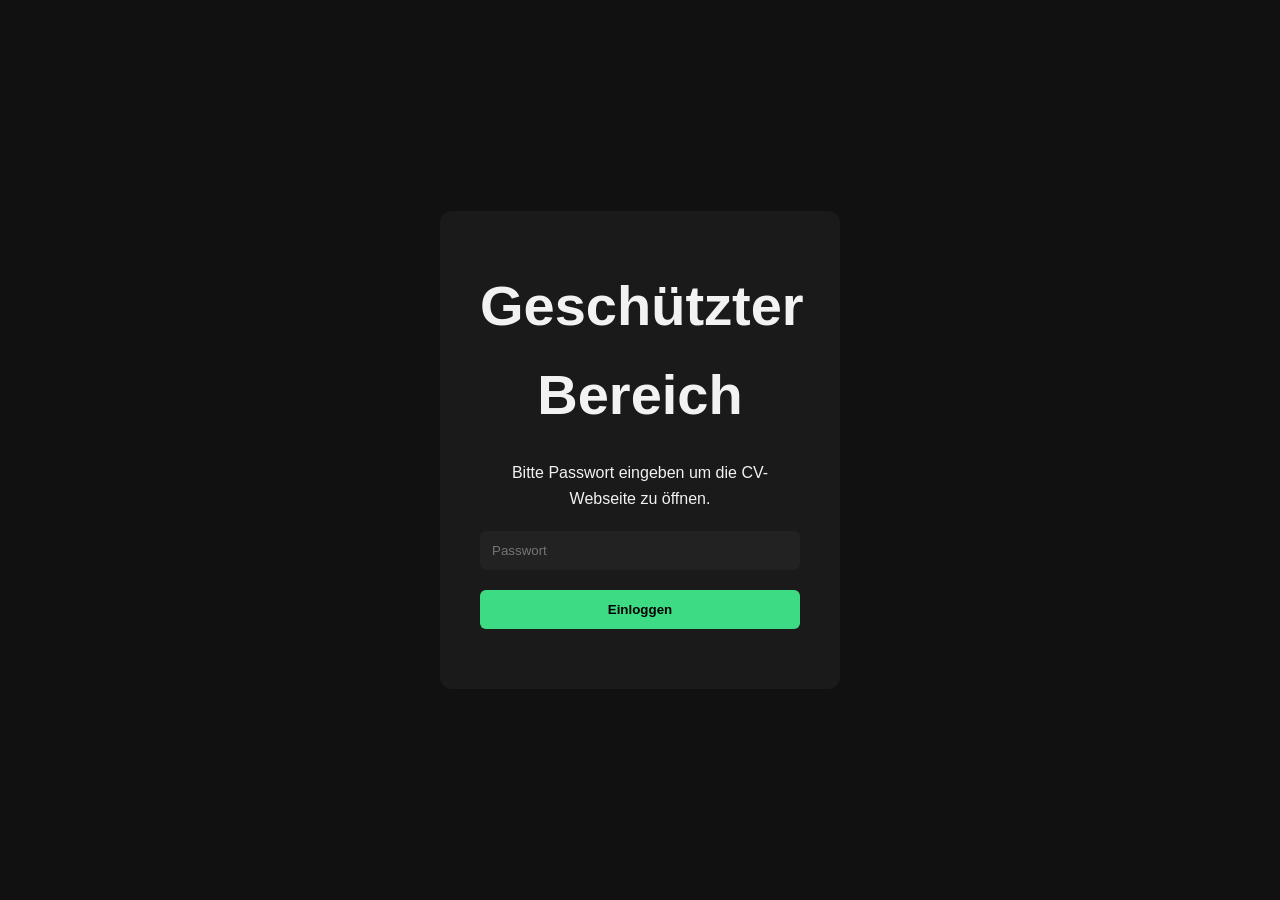
==== commit e3fc3ed1: "login.html umbenennen zu index html" ====
--- a/index.html
+++ b/index.html
@@ -4,406 +4,39 @@
 <head>
   <meta charset="UTF-8">
   <meta name="viewport" content="width=device-width, initial-scale=1.0">
-  <title>CV | Laser Gedik</title>
+
+  <title>Login | Laser Gedik</title>
+
   <link rel="stylesheet" href="css/style.css">
 </head>
 
 <body>
 
-  <header class="site-header">
+  <main class="login-page">
 
-    <nav class="navbar">
+    <section class="login-box">
 
-      <a href="#home" class="logo">Laser Gedik</a>
+      <h1>Geschützter Bereich</h1>
 
-      <ul class="nav-links">
-        <li><a href="#profil">Profil</a></li>
-        <li><a href="#skills">Qualifikationen</a></li>
-        <li><a href="#erfahrung">Arbeitserfahrung</a></li>
-        <li><a href="#bildung">Bildung</a></li>
-        <li><a href="#spiel">Spiel</a></li>
-        <li><a href="#kontakt">Kontakt</a></li>
-      </ul>
+      <p>
+        Bitte Passwort eingeben um die CV-Webseite zu öffnen.
+      </p>
 
-    </nav>
+      <input
+        type="password"
+        id="password"
+        placeholder="Passwort"
+      >
 
-  </header>
+      <button onclick="checkPassword()">
+        Einloggen
+      </button>
 
-  <main>
-
-    <section id="home" class="hero">
-
-      <div class="hero-text">
-
-        <p class="eyebrow">Lebenslauf</p>
-
-        <h1>Laser Gedik</h1>
-
-        <h2>2nd Level IT Support & Informatiker HF Systemtechnik</h2>
-
-        <p class="hero-description">
-          Mehrjährige Erfahrung im IT Support, in der Teamleitung
-          und im operativen IT Betrieb.
-          Aktuell in Ausbildung zum Informatiker HF Systemtechnik
-          mit Fokus auf technische Systemkompetenz
-          und Weiterentwicklung in Richtung System Engineering.
-        </p>
-
-        <div class="hero-actions">
-          <a href="#kontakt" class="btn btn-primary">Kontakt</a>
-
-          <a href="#erfahrung" class="btn btn-secondary">
-            Lebenslauf ansehen
-          </a>
-        </div>
-
-      </div>
-
-      <div class="hero-image-card">
-
-        <img
-          src="images/profile.jpg"
-          alt="Profilfoto von Laser Gedik"
-        >
-
-        <div class="image-info">
-
-          <span class="status-dot"></span>
-
-          <span>
-            Hosting · Linux · IT Support · Systemtechnik
-          </span>
-
-        </div>
-
-      </div>
-
-    </section>
-
-    <section id="profil" class="section">
-
-      <div class="section-header">
-        <p class="eyebrow">Über mich</p>
-        <h2>Profil</h2>
-      </div>
-
-      <div class="card">
-
-        <p>
-          Ich arbeite aktuell als Head of Support
-          und bringe mehrere Jahre Erfahrung im IT Support,
-          in der Teamleitung und im operativen IT Betrieb mit.
-          Als Quereinsteiger habe ich mir fundierte IT Kenntnisse aufgebaut
-          und befinde mich derzeit im zweiten Ausbildungsjahr
-          der Höheren Fachschule für Informatik
-          mit Schwerpunkt Systemtechnik.
-        </p>
-
-        <p>
-          Mein Ziel ist es,
-          meine Support- und Führungserfahrung
-          mit technischer Systemkompetenz zu verbinden
-          und mich weiter in Richtung System Engineering zu entwickeln.
-        </p>
-
-      </div>
-
-    </section>
-
-    <section id="skills" class="section">
-
-      <div class="section-header">
-        <p class="eyebrow">Kompetenzen</p>
-        <h2>Qualifikationen</h2>
-      </div>
-
-      <div class="grid skills-grid">
-
-        <div class="skill-card">
-          <h3>Linux Systeme und Kommandozeile</h3>
-
-          <p>
-            Arbeiten mit Linux-Systemen,
-            Shell-Grundlagen und Log-Analyse.
-          </p>
-        </div>
-
-        <div class="skill-card">
-          <h3>Server und Hosting Betrieb</h3>
-
-          <p>
-            Praxis im Hosting-Umfeld
-            und Unterstützung im laufenden Serverbetrieb.
-          </p>
-        </div>
-
-        <div class="skill-card">
-          <h3>Mail Systeme und DNS</h3>
-
-          <p>
-            DNS, Mailrouting,
-            Zustellungsprobleme sowie SPF, DKIM und DMARC.
-          </p>
-        </div>
-
-        <div class="skill-card">
-          <h3>Teamleitung und Koordination</h3>
-
-          <p>
-            Organisation des Daily Business
-            und Koordination im Supportumfeld.
-          </p>
-        </div>
-
-        <div class="skill-card">
-          <h3>Eskalationsmanagement</h3>
-
-          <p>
-            Strukturierte Bearbeitung
-            komplexer technischer Kundenfälle.
-          </p>
-        </div>
-
-        <div class="skill-card">
-          <h3>IT Support und Troubleshooting</h3>
-
-          <p>
-            Analyse, Priorisierung
-            und Lösung technischer Supportanfragen.
-          </p>
-        </div>
-
-        <div class="skill-card">
-          <h3>Microsoft 365 Grundlagen</h3>
-
-          <p>
-            Grundlagen in Benutzerverwaltung,
-            Support und Microsoft-365-Umgebungen.
-          </p>
-        </div>
-
-      </div>
-
-    </section>
-
-    <section id="erfahrung" class="section">
-
-      <div class="section-header">
-        <p class="eyebrow">Beruflicher Weg</p>
-        <h2>Arbeitserfahrung</h2>
-      </div>
-
-      <div class="timeline">
-
-        <article class="timeline-item">
-
-          <span class="timeline-date">Aktuell</span>
-
-          <h3>Head of Support – Hoststar AG</h3>
-
-          <ul>
-            <li>
-              Fachliche und organisatorische Leitung
-              des IT Support Teams
-            </li>
-
-            <li>
-              Organisation des Daily Business
-              sowie Pikettbetrieb
-            </li>
-
-            <li>
-              Bearbeitung komplexer Kundenanfragen
-              und Eskalationen
-            </li>
-
-            <li>
-              Arbeiten auf Linux Systemen inklusive
-              Log Analyse via Kommandozeile
-            </li>
-
-            <li>
-              Unterstützung bei Server Wartungen
-              und Hosting Betrieb
-            </li>
-
-            <li>
-              Mitarbeit bei Mail und DNS Themen
-            </li>
-
-            <li>
-              Schnittstelle zwischen Support
-              und System Engineering
-            </li>
-          </ul>
-
-        </article>
-
-        <article class="timeline-item">
-
-          <span class="timeline-date">2012 – 2021</span>
-
-          <h3>Frühere berufliche Tätigkeiten</h3>
-
-          <p>
-            Technische Tätigkeiten im handwerklichen Umfeld
-            bei Cablex AG, Honegger AG,
-            Stryker und Apleona Schweiz AG.
-          </p>
-
-        </article>
-
-      </div>
-
-    </section>
-
-    <section id="bildung" class="section">
-
-      <div class="section-header">
-        <p class="eyebrow">Ausbildung</p>
-        <h2>Bildungsverlauf</h2>
-      </div>
-
-      <div class="grid education-grid">
-
-        <div class="card">
-          <h3>HF Informatiker Systemtechnik</h3>
-
-          <p>Seit 2024</p>
-
-          <p>
-            Berufsbegleitend,
-            Höhere Fachschule für Technik Mittelland
-          </p>
-        </div>
-
-        <div class="card">
-          <h3>RecruitPlus IT Grundkurs</h3>
-
-          <p>16.01.2023 – 17.04.2023</p>
-        </div>
-
-        <div class="card">
-          <h3>EFZ Fachmann Betriebsunterhalt</h3>
-
-          <p>2012 – 2015</p>
-        </div>
-
-      </div>
-
-    </section>
-
-    <section id="interessen" class="section">
-
-      <div class="section-header">
-        <p class="eyebrow">Persönlich</p>
-        <h2>Interessen</h2>
-      </div>
-
-      <div class="grid interests-grid">
-
-        <div class="card">Sport</div>
-
-        <div class="card">Reisen</div>
-
-        <div class="card">Wandern mit Hund</div>
-
-        <div class="card">
-          Technik und IT Weiterentwicklung
-        </div>
-
-      </div>
-
-    </section>
-
-    <section id="spiel" class="section">
-
-      <div class="section-header">
-        <p class="eyebrow">JavaScript Projekt</p>
-        <h2>Tic Tac Toe</h2>
-      </div>
-
-      <div class="game-container">
-
-        <p class="game-status" id="game-status">
-          Spieler X ist am Zug
-        </p>
-
-        <div class="game-board">
-
-          <div class="cell" onclick="makeMove(0)"></div>
-          <div class="cell" onclick="makeMove(1)"></div>
-          <div class="cell" onclick="makeMove(2)"></div>
-
-          <div class="cell" onclick="makeMove(3)"></div>
-          <div class="cell" onclick="makeMove(4)"></div>
-          <div class="cell" onclick="makeMove(5)"></div>
-
-          <div class="cell" onclick="makeMove(6)"></div>
-          <div class="cell" onclick="makeMove(7)"></div>
-          <div class="cell" onclick="makeMove(8)"></div>
-
-        </div>
-
-        <button class="reset-btn" onclick="resetGame()">
-          Neustart
-        </button>
-
-      </div>
-
-    </section>
-
-    <section id="kontakt" class="section">
-
-      <div class="section-header">
-        <p class="eyebrow">Kontakt</p>
-        <h2>Kontaktinformationen</h2>
-      </div>
-
-      <div class="contact-card">
-
-        <p>
-          <strong>E-Mail:</strong>
-
-          <a href="mailto:laser.gedik@hotmail.com">
-            laser.gedik@hotmail.com
-          </a>
-        </p>
-
-        <p>
-          <strong>Ort:</strong>
-          Biberist, Schweiz
-        </p>
-
-        <p>
-          <strong>Adresse:</strong>
-          auf Anfrage
-        </p>
-
-        <p>
-          <strong>Telefon:</strong>
-          auf Anfrage
-        </p>
-
-        <p>
-          <strong>Sprachen:</strong>
-          Deutsch, Englisch
-        </p>
-
-        <p>
-          <strong>Nationalität:</strong>
-          CH
-        </p>
-
-      </div>
+      <p id="login-message"></p>
 
     </section>
 
   </main>
-
-  <footer>
-    <p>© 2026 Laser Gedik · CV Webseite</p>
-  </footer>
 
   <script src="js/main.js"></script>
 
--- a/css/style.css
+++ b/css/style.css
@@ -349,4 +349,71 @@
 
 #login-message {
   margin-top: 15px;
+}
+/* Tic Tac Toe */
+
+.game-container {
+  text-align: center;
+}
+
+.game-status {
+  margin-bottom: 20px;
+
+  font-size: 18px;
+
+  color: #3ddc84;
+}
+
+.game-board {
+  display: grid;
+
+  grid-template-columns: repeat(3, 100px);
+
+  gap: 10px;
+
+  justify-content: center;
+
+  margin-bottom: 20px;
+}
+
+.cell {
+  width: 100px;
+  height: 100px;
+
+  background-color: #1a1a1a;
+
+  border-radius: 10px;
+
+  display: flex;
+
+  justify-content: center;
+  align-items: center;
+
+  font-size: 40px;
+
+  cursor: pointer;
+}
+
+.cell:hover {
+  background-color: #222;
+}
+
+.reset-btn {
+  padding: 12px 20px;
+
+  border: none;
+
+  border-radius: 6px;
+
+  background-color: #3ddc84;
+
+  color: #111;
+
+  font-weight: bold;
+
+  cursor: pointer;
+}
+
+.reset-btn:hover {
+  opacity: 0.9;
 }
